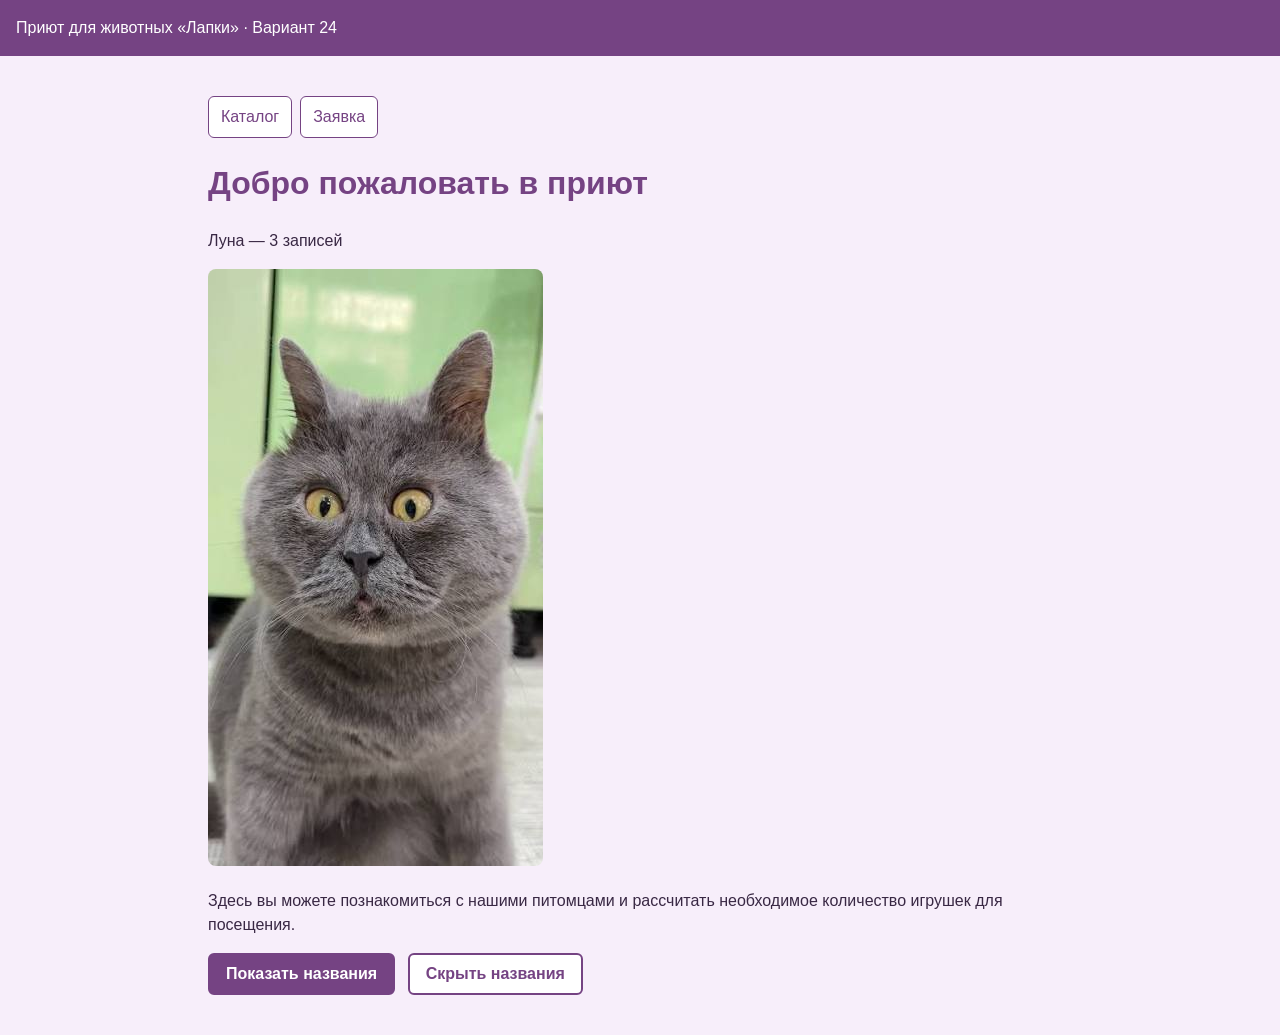
==== index.html @ 250e277a "Сохранено текущее состояние веб-проекта" ====
<!DOCTYPE html>
<html lang="ru">
<head>
    <meta charset="UTF-8">
    <meta name="viewport" content="width=device-width, initial-scale=1.0">
    <title>Приют для животных — Главная</title>
    <link rel="stylesheet" href="style.css">
    <script src="catalog.js" defer></script>
</head>
<body>
    <header>
        <p>Приют для животных «Лапки» · Вариант 24</p>
    </header>

    <main class="page">
        <nav>
            <a href="catalog.html">Каталог</a>
            <a href="form.html">Заявка</a>
        </nav>

        <h1>Добро пожаловать в приют</h1>

        <!-- Абзац статуса для скрипта -->
        <p id="status" role="status"></p>

        <!-- Фото кота/кошки из папки images -->
        <img src="images/item1.png" alt="Кошка Луна — питомец приюта">

        <p>Здесь вы можете познакомиться с нашими питомцами и рассчитать необходимое количество игрушек для посещения.</p>

        <!-- Кнопки управления и список названий -->
        <p>
            <button id="show-names" type="button">Показать названия</button>
            <button id="hide-names" type="button">Скрыть названия</button>
        </p>
        <ul id="names"></ul>
    </main>
</body>
</html>
---- style.css ----
* {
    box-sizing: border-box;
}

body {
    background-color: #F7EEFA;
    color: #392844;
    font-family: Arial, sans-serif;
    font-size: 1rem;
    line-height: 1.5;
    margin: 0;
    overflow-wrap: anywhere; /* Защита от горизонтальной прокрутки по фото задания */
}

main.page {
    width: 92%;
    max-width: 56rem;
    margin: 0 auto;
    padding: 1rem;
}

header {
    background-color: #754383;
    color: #FFFFFF;
    padding: 1rem;
    margin-bottom: 1.5rem;
}

header p {
    margin: 0;
    font-weight: normal;
}

h1, h2, a {
    color: #754383;
}

img {
    max-width: 100%;
    height: auto;
    border-radius: 8px;
}

/* Родительский флекс-контейнер для карточек (Шаг 3) */
.products {
    display: flex;
    flex-wrap: wrap;
    gap: 1rem;
}

/* Стили карточек внутри флекс-контейнера */
.products > .card {
    flex: 1 1 16rem;
    min-width: 0;
    margin-bottom: 0;
}

/* Адаптивное флекс-меню (Шаг 4) */
nav {
    display: flex;
    flex-wrap: wrap;
    gap: 0.5rem;
    margin-bottom: 20px;
}

nav a {
    display: block;
    padding: 8px 12px;
    color: #754383;
    background-color: #FFFFFF;
    border: 1px solid #754383;
    border-radius: 6px;
    text-decoration: none;
    font-weight: normal;
    margin: 0;
    max-width: 100%;
}

nav a:hover, 
nav a:focus-visible {
    text-decoration: underline;
    background-color: #754383;
    color: #FFFFFF;
}

nav a[aria-current="page"] {
    font-weight: bold;
    border-width: 2px;
    background-color: rgba(117, 67, 131, 0.1);
}

.catalog-items article,
.card {
    background: #FFFFFF;
    padding: 1rem;
    margin-bottom: 1rem;
    border-radius: 0.5rem;
    border: 4px solid #754383;
}

.card .specs {
    background-color: #754383;
    color: #FFFFFF;
    padding: 0.5rem;
    font-weight: bold;
    margin: 0.5rem 0;
}

.card .description {
    background-color: #FEF3C7;
    color: #78350F;
    padding: 0.5rem;
    margin: 0.5rem 0;
}

form,
.request-form {
    background: #FFFFFF;
    max-width: 500px;
    margin-bottom: 20px;
    padding: 20px;
    border: 1px solid #754383;
    border-radius: 8px;
}

form p,
.request-form p {
    margin-bottom: 15px;
}

label {
    display: inline-block;
    margin-bottom: 5px;
    font-weight: bold;
}

/* Адаптивные поля по Шагу 5 */
input[type="number"],
input[type="text"],
select,
textarea {
    display: block;
    width: 100%;
    min-width: 0;
    max-width: 100%;
    padding: 8px;
    border: 2px solid #754383;
    border-radius: 0px;
    background-color: #FFFFFF;
    color: #392844;
    box-sizing: border-box;
    transition: background-color 0.2s;
}

input[type="checkbox"] {
    margin-right: 8px;
    transform: scale(1.2);
    vertical-align: middle;
    accent-color: #754383 !important;
}

input[type="checkbox"] + label {
    display: inline;
    font-weight: normal;
    vertical-align: middle;
}

input[type="range"] {
    display: block;
    width: 100%;
    margin: 10px 0;
    accent-color: #754383;
}

.range-labels {
    display: block;
    margin-top: 5px;
    color: #392844;
}

button[type="submit"],
.request-form button {
    display: block;
    width: 100%;
    padding: 10px;
    background-color: #754383;
    color: #FFFFFF;
    border: 2px solid #754383;
    border-radius: 6px;
    font-weight: bold;
    font-size: 16px;
    cursor: pointer;
    margin-top: 20px;
    transition: background-color 0.2s ease;
}

button[type="submit"]:hover,
button[type="submit"]:focus-visible,
.request-form button:hover,
.request-form button:focus-visible {
    background-color: #5a3166;
    outline: 2px solid #392844;
}

.btn {
    display: block;
    color: #754383;
    text-decoration: underline;
    margin-bottom: 10px;
}

.btn:hover, 
.btn:focus-visible {
    text-decoration: underline;
}

fieldset {
    border: 1px solid #754383;
    border-radius: 8px;
    padding: 15px 20px;
    margin-bottom: 25px;
    background-color: rgba(255, 255, 255, 0.25);
}

legend {
    color: #754383;
    font-weight: bold;
    font-size: 16px;
    padding: 0 10px;
}

/* Четкий фокус при переходе по Tab (Требование из фото) */
a:focus-visible, 
input:focus-visible, 
select:focus-visible, 
textarea:focus-visible, 
button:focus-visible {
    outline: 3px solid #C2410C !important;
    outline-offset: 3px;
}

input[type="checkbox"]:focus-visible {
    outline: 3px solid #C2410C !important;
    outline-offset: 4px;
    accent-color: #754383 !important;
}

/* Исправленный фокус для полей ввода (убрана заглушка box-shadow) */
input[type="number"]:focus,
input[type="text"]:focus,
select:focus,
textarea:focus {
    background-color: #FFFFFF !important;
    border: 2px solid #754383 !important;
    border-radius: 0px !important;
    outline: 3px solid #C2410C !important;
    outline-offset: 1px;
}

.request-form button:focus-visible,
button[type="submit"]:focus-visible {
    background-color: #754383;
    color: #FFFFFF;
}

/* Медиазапрос для узкого экрана (Шаг 5) */
@media (max-width: 600px) {
    main.page {
        padding: 0.75rem;
    }
    .products > .card {
        flex-basis: 100%;
    }
}
/* Стили для кнопок управления списком (#show-names и #hide-names) */
#show-names,
#hide-names {
    display: inline-block;
    padding: 10px 16px;
    font-family: Arial, sans-serif;
    font-size: 1rem;
    font-weight: bold;
    border: 2px solid #754383;
    border-radius: 6px;
    cursor: pointer;
    margin-right: 8px;
    margin-bottom: 8px;
    transition: background-color 0.2s ease, color 0.2s ease;
}

/* Основная кнопка (залитая фиолетовая, как кнопка отправки) */
#show-names {
    background-color: #754383;
    color: #FFFFFF;
}

#show-names:hover {
    background-color: #5a3166;
    border-color: #5a3166;
}

/* Второстепенная кнопка (белая с фиолетовой рамкой, как пункты меню) */
#hide-names {
    background-color: #FFFFFF;
    color: #754383;
}

#hide-names:hover {
    background-color: #754383;
    color: #FFFFFF;
}
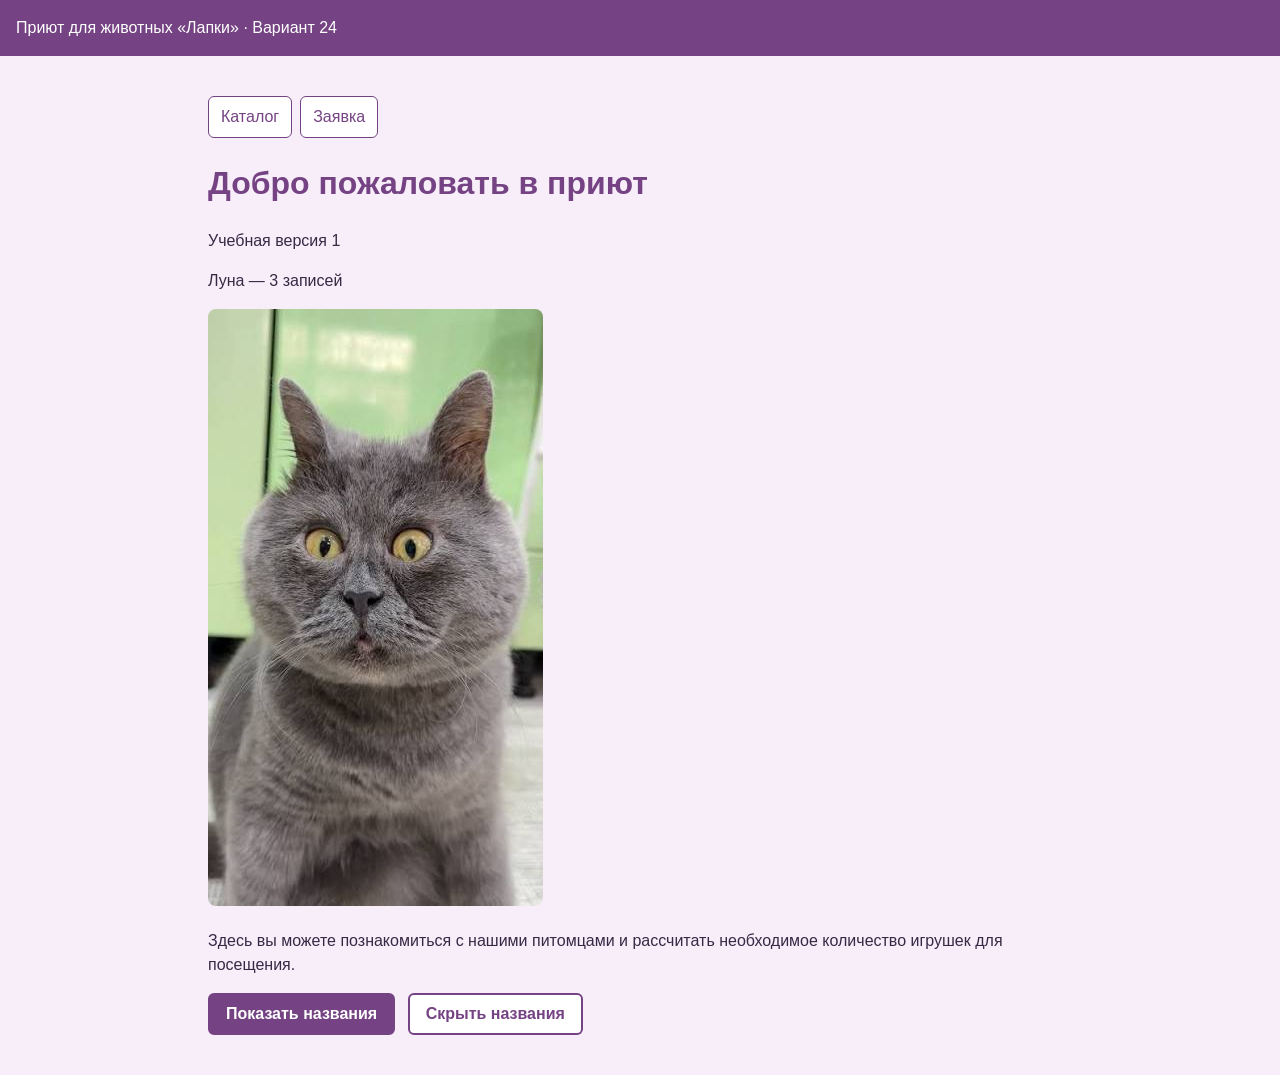
==== commit a0ad29b7: "добавлен манифест иService Worker" ====
--- a/index.html
+++ b/index.html
@@ -6,6 +6,8 @@
     <title>Приют для животных — Главная</title>
     <link rel="stylesheet" href="style.css">
     <script src="catalog.js" defer></script>
+    <link rel="manifest" href="manifest.webmanifest">
+    <meta name="theme-color" content="#754383">
 </head>
 <body>
     <header>
@@ -17,8 +19,9 @@
             <a href="catalog.html">Каталог</a>
             <a href="form.html">Заявка</a>
         </nav>
-
+        
         <h1>Добро пожаловать в приют</h1>
+        <p>Учебная версия 1</p>
 
         <!-- Абзац статуса для скрипта -->
         <p id="status" role="status"></p>
@@ -34,6 +37,16 @@
             <button id="hide-names" type="button">Скрыть названия</button>
         </p>
         <ul id="names"></ul>
-    </main>
+    
+</main>
+
+    <script>
+      if ("serviceWorker" in navigator) {
+        navigator.serviceWorker.register("./sw.js").catch((error) => {
+          console.error("Не удалось зарегистрировать service worker:", error);
+        });
+      }
+    </script>
+
 </body>
 </html>
